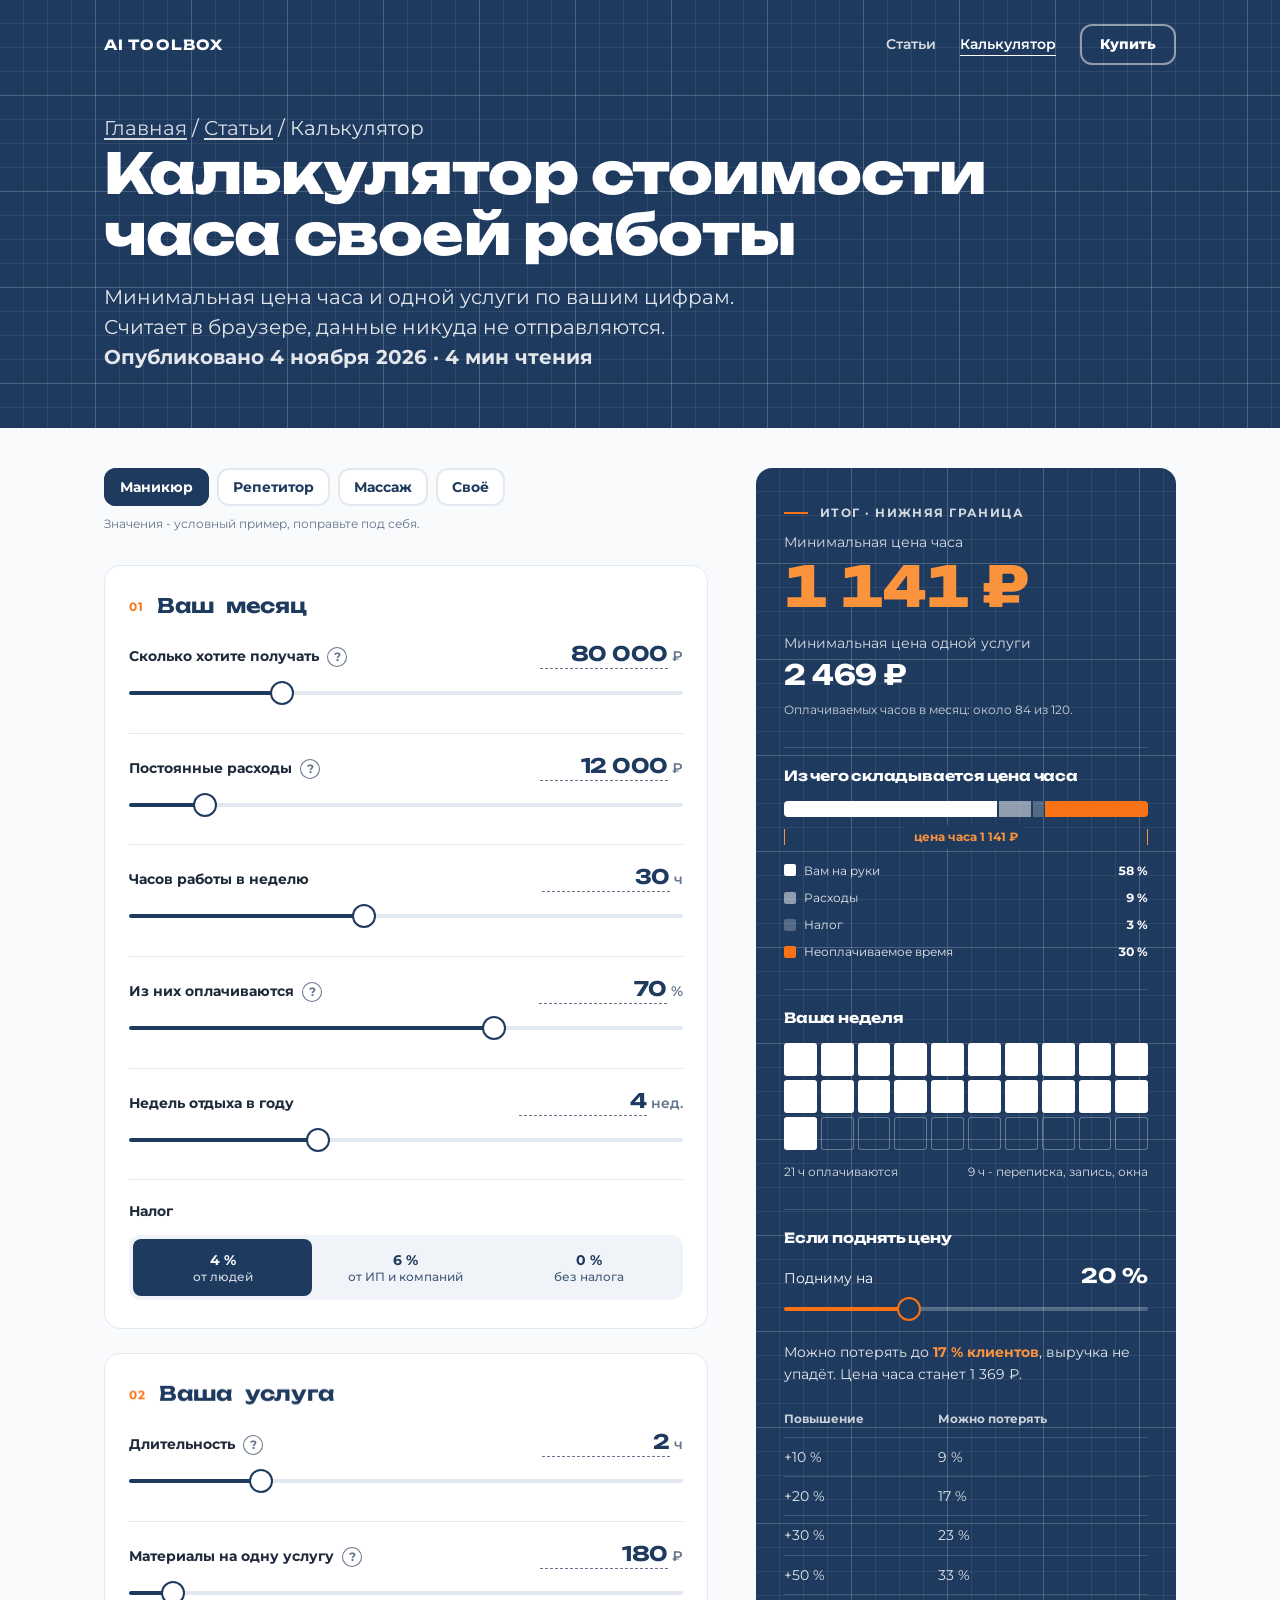
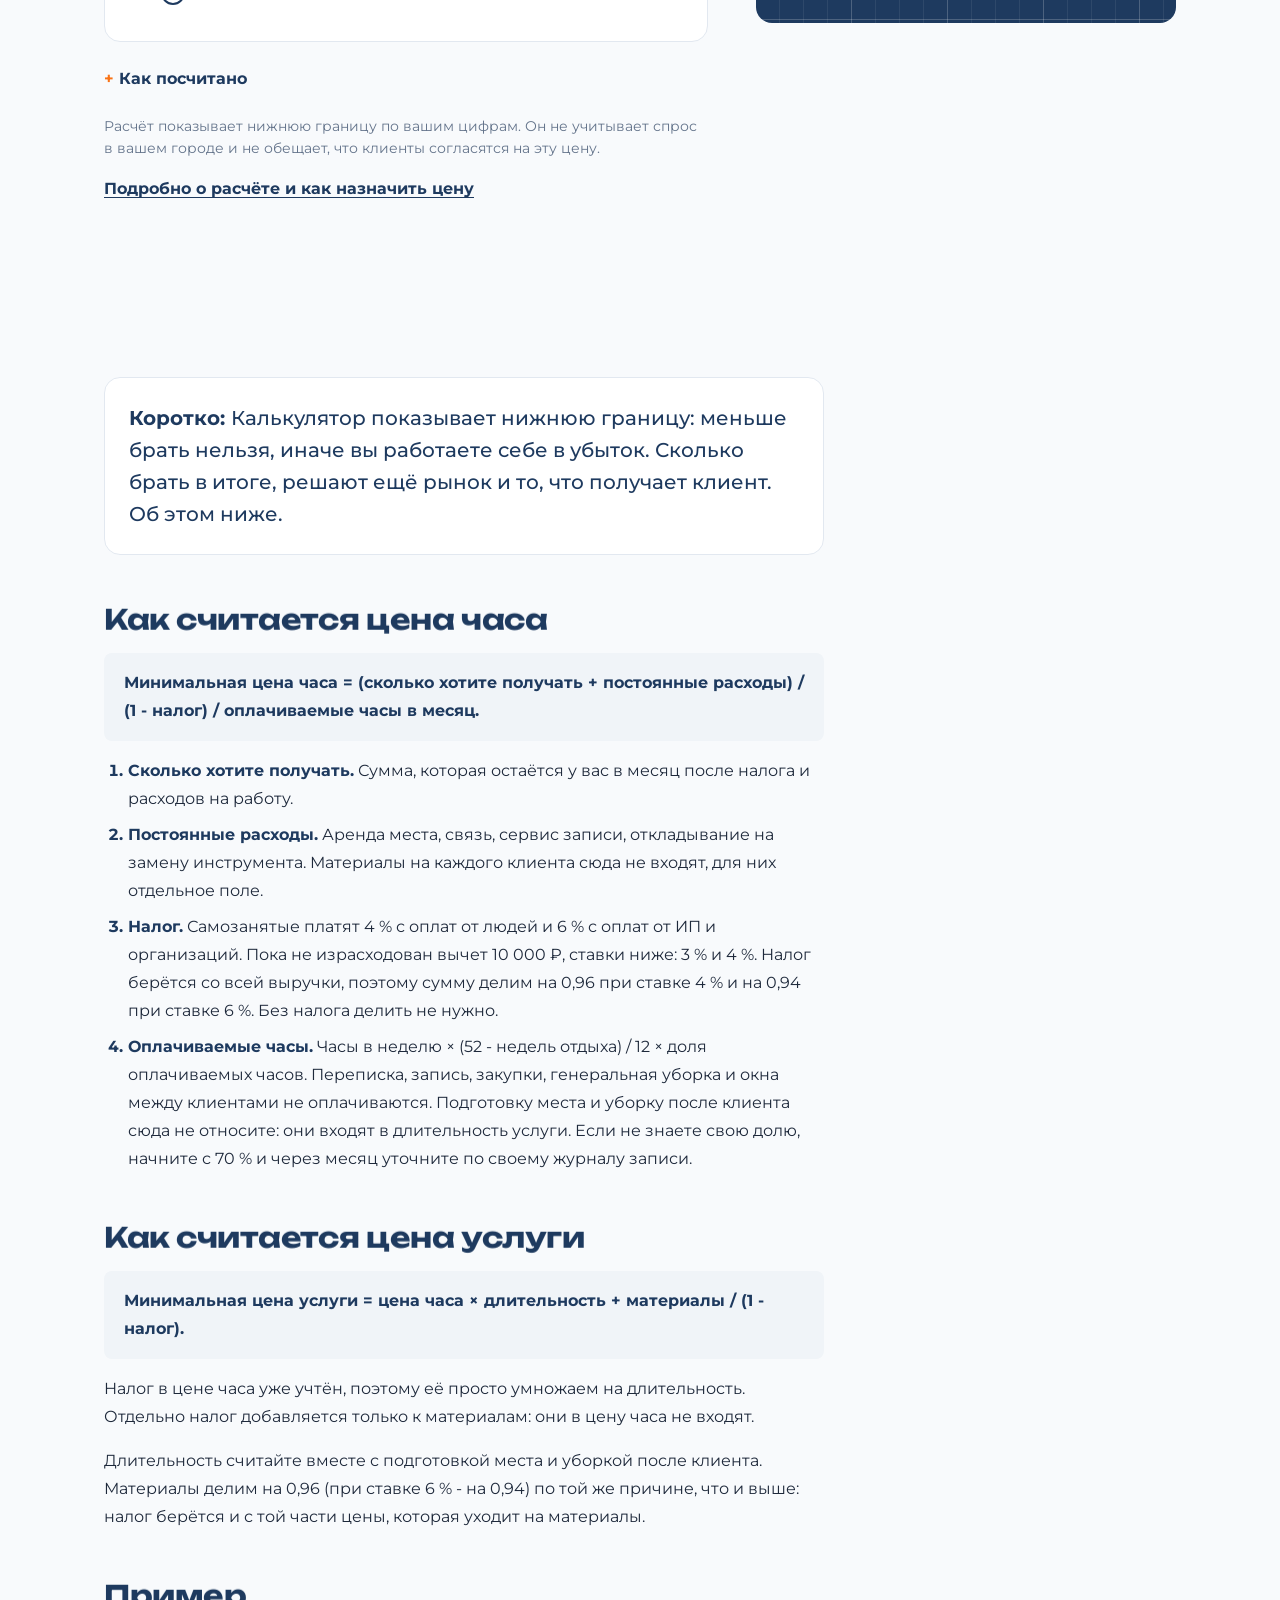
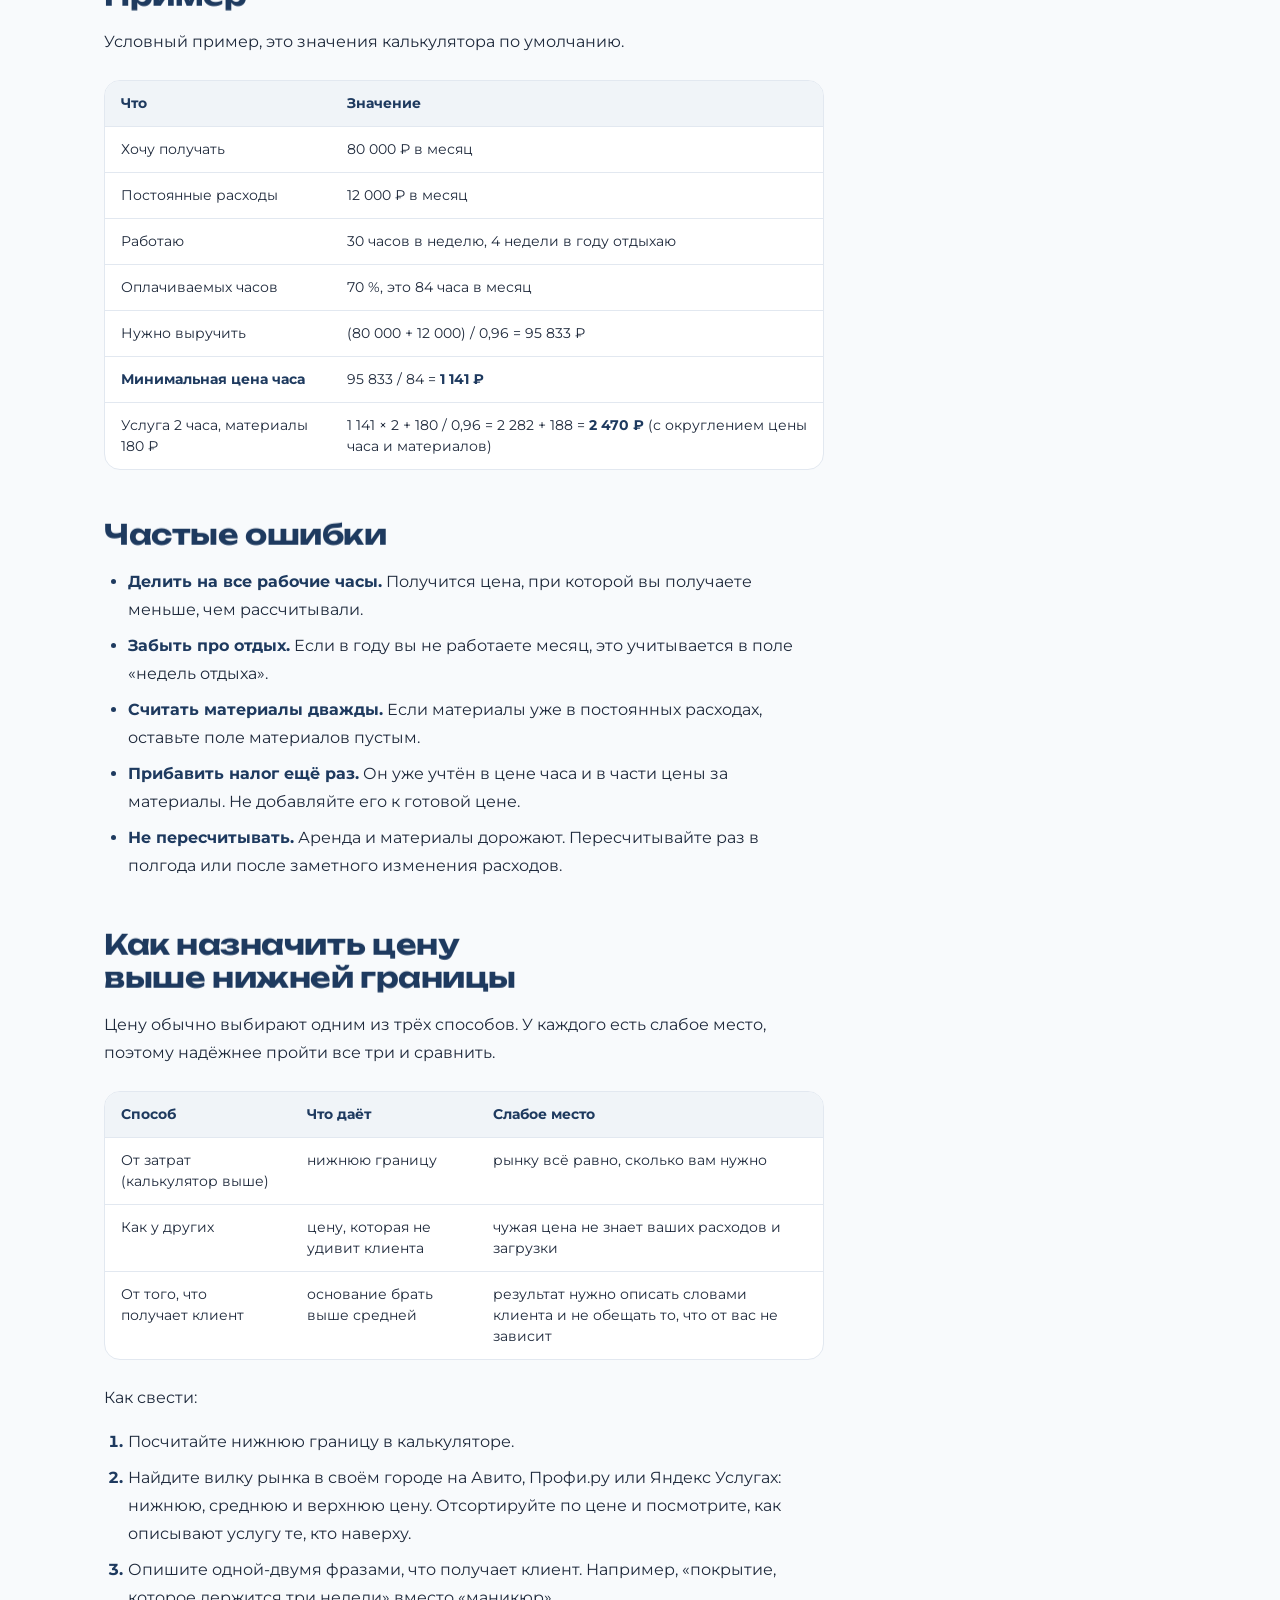
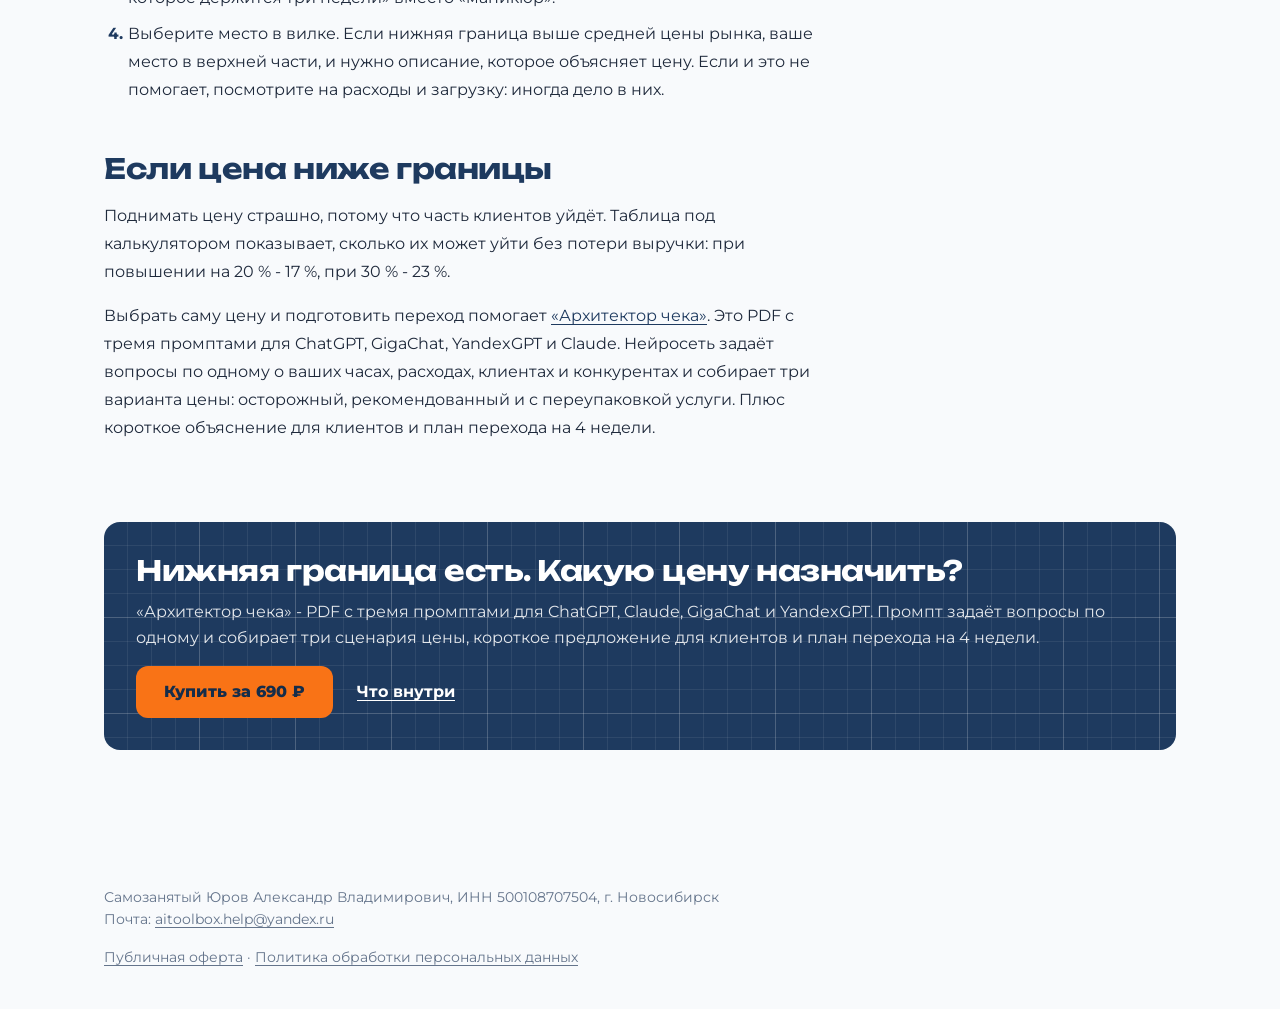
==== kalkulyator/index.html @ 0917024d "Публикация страницы 04.11.2026 10:54" ====
<!doctype html>
<html lang="ru">
<head>
<meta charset="utf-8">
<meta name="viewport" content="width=device-width, initial-scale=1">
<title>Калькулятор стоимости часа своей работы и цены услуги - AI Toolbox</title>
<meta name="description" content="Посчитайте минимальную цену часа и одной услуги для самозанятого мастера или специалиста: желаемый доход, расходы, налог, оплачиваемые часы, длительность и материалы. Как назначить цену выше этой границы.">
<link rel="canonical" href="https://ai-toolbox.ru/kalkulyator/">
<meta property="og:title" content="Калькулятор стоимости часа своей работы и цены услуги">
<meta property="og:description" content="Посчитайте минимальную цену часа и одной услуги для самозанятого мастера или специалиста: желаемый доход, расходы, налог, оплачиваемые часы, длительность и материалы. Как назначить цену выше этой границы.">
<meta property="og:image" content="https://ai-toolbox.ru/img/stati/kalkulyator.webp">
<meta name="theme-color" content="#1e3a5f">
<link rel="preload" href="/fonts/Unbounded.woff2" as="font" type="font/woff2" crossorigin>
<link rel="stylesheet" href="/chertezh.css">
<link rel="stylesheet" href="/stati/stati.css">
<!-- Собирается build.py из template.html + trafik/статьи/work/kalkulyator/final.md (принятый текст Статейника). Руками index.html не править.
     Формулы - calc-core.js. Данные никуда не уходят: форм и счётчиков нет (152-ФЗ). Стиль - rules/design/brand.md («Чертёж»). -->
<style>
  .head { padding-bottom: 56px; }
  .head .top { margin-bottom: 24px; }
  .head h1 { font-size: 56px; line-height: 1.1; font-weight: 800; margin-bottom: 16px; }
  .head p { font-size: 20px; line-height: 1.5; max-width: 640px; color: rgba(255, 255, 255, 0.88); margin: 0; }
  .crumbs { font-size: 14px; color: rgba(255, 255, 255, 0.82); margin-bottom: 16px; }
  .crumbs a { color: rgba(255, 255, 255, 0.82); }

  .layout { display: grid; grid-template-columns: minmax(0, 1fr) 420px; gap: 48px; align-items: start; padding-top: 40px; padding-bottom: 96px; }

  .presets { display: flex; flex-wrap: wrap; gap: 8px; margin-bottom: 8px; }
  .chip { font: 700 14px/1 "Montserrat", sans-serif; color: var(--navy); background: var(--white); border: 0; box-shadow: inset 0 0 0 2px var(--border); border-radius: var(--r-btn); padding: 12px 16px; cursor: pointer; transition: box-shadow .2s var(--ease), background-color .2s var(--ease), color .2s var(--ease); }
  .chip:hover { box-shadow: inset 0 0 0 2px var(--navy); }
  .chip:active { transform: translateY(1px); }
  .chip[aria-pressed="true"] { background: var(--navy); color: var(--white); box-shadow: inset 0 0 0 2px var(--navy); }
  .preset-note { font-size: 12px; color: var(--muted); margin: 0 0 32px; }

  .group { background: var(--white); border: 1px solid var(--border); border-radius: var(--r-card); padding: 8px 24px; margin-bottom: 24px; }
  .group h2 { font-size: 20px; margin: 20px 0 4px; display: flex; align-items: center; gap: 12px; }
  .group h2 span { font: 700 12px "Montserrat", sans-serif; letter-spacing: 0.12em; color: var(--orange); }
  .field { padding: 20px 0; border-top: 1px solid var(--border); }
  .field:first-of-type { border-top: 0; }
  .f-top { display: flex; justify-content: space-between; align-items: baseline; gap: 16px; margin-bottom: 12px; }
  .f-top label { font-weight: 700; font-size: 14px; color: var(--text); display: flex; align-items: center; gap: 8px; }
  .val { display: flex; align-items: baseline; gap: 4px; }
  .val input { font: 700 20px/1.2 "Unbounded", sans-serif; color: var(--navy); width: 128px; text-align: right; border: 0; border-bottom: 1px dashed var(--muted); background: transparent; padding: 0 0 2px; letter-spacing: -0.015em; -moz-appearance: textfield; }
  .val input::-webkit-outer-spin-button, .val input::-webkit-inner-spin-button { -webkit-appearance: none; }
  .val input:hover { border-bottom-color: var(--navy); }
  .val input:focus { outline: none; border-bottom: 2px solid var(--orange); }
  .val small { font-size: 14px; color: var(--muted); font-weight: 600; }

  .hint { position: relative; }
  .hint button { width: 20px; height: 20px; border-radius: 50%; border: 0; box-shadow: inset 0 0 0 1px var(--muted); background: transparent; color: var(--muted); font: 700 12px/20px "Montserrat", sans-serif; cursor: pointer; padding: 0; }
  .hint button:hover, .hint button[aria-expanded="true"] { background: var(--navy); color: var(--white); box-shadow: none; }
  .hint p { display: none; position: absolute; z-index: 5; left: -8px; top: 28px; width: 280px; background: var(--navy-dark); color: var(--white); font-size: 12px; font-weight: 500; line-height: 1.5; border-radius: var(--r-sm); padding: 12px; margin: 0; box-shadow: var(--shadow); }
  .hint button[aria-expanded="true"] + p { display: block; }

  /* ползунок: дорожка как линейка с засечками */
  input[type=range] { -webkit-appearance: none; appearance: none; width: 100%; height: 24px; background: transparent; cursor: pointer; margin: 0; }
  input[type=range]::-webkit-slider-runnable-track { height: 4px; border-radius: 2px; background: linear-gradient(90deg, var(--navy) var(--p, 50%), var(--border) var(--p, 50%)); }
  input[type=range]::-moz-range-track { height: 4px; border-radius: 2px; background: var(--border); }
  input[type=range]::-moz-range-progress { height: 4px; border-radius: 2px; background: var(--navy); }
  input[type=range]::-webkit-slider-thumb { -webkit-appearance: none; width: 24px; height: 24px; margin-top: -10px; border-radius: 50%; background: var(--white); border: 2px solid var(--navy); box-shadow: 0 0 0 4px rgba(249, 115, 22, 0); transition: box-shadow .2s var(--ease); }
  input[type=range]::-moz-range-thumb { width: 20px; height: 20px; border-radius: 50%; background: var(--white); border: 2px solid var(--navy); }
  input[type=range]:hover::-webkit-slider-thumb, input[type=range]:focus-visible::-webkit-slider-thumb { box-shadow: 0 0 0 6px rgba(249, 115, 22, 0.24); border-color: var(--orange); }
  input[type=range]:focus-visible { outline: none; }
  .ticks { display: flex; justify-content: space-between; font-size: 12px; color: var(--muted); margin-top: 4px; }

  .seg { display: grid; grid-template-columns: repeat(3, 1fr); gap: 4px; background: var(--bg2); border-radius: var(--r-btn); padding: 4px; }
  .seg button { font: 700 14px/1.3 "Montserrat", sans-serif; color: var(--navy); background: transparent; border: 0; border-radius: var(--r-sm); padding: 12px 8px; cursor: pointer; transition: background-color .2s var(--ease), color .2s var(--ease); }
  .seg button:hover { background: var(--white); }
  .seg button[aria-pressed="true"] { background: var(--navy); color: var(--white); }
  .seg small { display: block; font-size: 12px; font-weight: 500; opacity: .82; }

  /* результат: лист чертежа справа */
  .out { position: sticky; top: 24px; border-radius: var(--r-card); padding: 28px; }
  .out .sheet-no { margin-bottom: 8px; }
  .big { font: 800 56px/1.05 "Unbounded", sans-serif; color: var(--orange-light); letter-spacing: -0.02em; font-variant-numeric: tabular-nums; }
  .big2 { font: 700 28px/1.2 "Unbounded", sans-serif; color: var(--white); letter-spacing: -0.015em; font-variant-numeric: tabular-nums; }
  .lbl { font-size: 14px; color: rgba(255, 255, 255, 0.82); margin: 0 0 4px; }
  .out .sub { font-size: 12px; color: rgba(255, 255, 255, 0.76); margin: 8px 0 0; }
  .blk { margin-top: 28px; padding-top: 20px; border-top: 1px solid var(--line2); }
  .blk h3 { font-size: 14px; margin-bottom: 16px; }

  /* полоса долей: размерная линия */
  .bar { display: flex; height: 16px; border-radius: 4px; overflow: hidden; gap: 2px; }
  .bar i { display: block; transition: flex-basis .4s var(--ease); min-width: 2px; }
  .c-you { background: var(--white); } .c-costs { background: rgba(255, 255, 255, 0.5); } .c-tax { background: rgba(255, 255, 255, 0.24); } .c-unpaid { background: var(--orange); }
  .bar-dim { margin-top: 8px; }
  .legend { list-style: none; padding: 0; margin: 12px 0 0; display: grid; grid-template-columns: 1fr; gap: 8px; font-size: 12px; color: rgba(255, 255, 255, 0.88); }
  .legend li { display: flex; align-items: center; gap: 8px; }
  .legend i { width: 12px; height: 12px; border-radius: 2px; flex: none; }
  .legend b { margin-left: auto; font-weight: 700; color: var(--white); font-variant-numeric: tabular-nums; }

  .week { display: grid; grid-template-columns: repeat(10, 1fr); gap: 4px; }
  .week i { aspect-ratio: 1; border-radius: 3px; box-shadow: inset 0 0 0 1px rgba(255, 255, 255, 0.32); transition: background-color .3s var(--ease); }
  .week i.paid { background: var(--white); box-shadow: none; }
  .week-cap { display: flex; justify-content: space-between; gap: 8px; font-size: 12px; color: rgba(255, 255, 255, 0.82); margin-top: 12px; }

  .raise-row { display: flex; justify-content: space-between; align-items: baseline; margin-bottom: 8px; font-size: 14px; }
  .raise-row b { font: 700 20px "Unbounded", sans-serif; color: var(--white); }
  .out input[type=range]::-webkit-slider-runnable-track { background: linear-gradient(90deg, var(--orange) var(--p, 50%), rgba(255, 255, 255, 0.24) var(--p, 50%)); }
  .out input[type=range]::-moz-range-track { background: rgba(255, 255, 255, 0.24); }
  .out input[type=range]::-moz-range-progress { background: var(--orange); }
  .out input[type=range]::-webkit-slider-thumb { background: var(--navy); border-color: var(--orange); }
  .raise-out { font-size: 14px; margin: 12px 0 0; color: rgba(255, 255, 255, 0.88); }
  .raise-out b { color: var(--orange-light); }

  .how { margin-top: 24px; }
  .how summary { cursor: pointer; font-weight: 700; color: var(--navy); list-style: none; }
  .how summary::-webkit-details-marker { display: none; }
  .how summary::before { content: "+ "; color: var(--orange); }
  .how[open] summary::before { content: "- "; }
  .how ol { font-size: 14px; padding-left: 20px; margin: 12px 0 0; font-variant-numeric: tabular-nums; }
  .how li { margin-bottom: 8px; }

  .offer { margin-top: 32px; border-radius: var(--r-card); padding: 32px; }
  .offer h2 { font-size: 28px; margin-bottom: 12px; }
  .offer p { color: rgba(255, 255, 255, 0.88); }
  .offer-row { display: flex; flex-wrap: wrap; gap: 24px; align-items: center; }
  .offer-row a:not(.btn) { color: var(--white); font-weight: 700; }
  .disclaimer { font-size: 14px; color: var(--muted); margin-top: 24px; }
  .more { font-weight: 700; }

  /* панель итога снизу на телефоне */
  .dock { display: none; }
  @media (max-width: 960px) {
    .layout { grid-template-columns: 1fr; gap: 24px; padding-bottom: 120px; }
    .out { position: static; }
    .head h1 { font-size: 40px; }
    .dock { display: flex; position: fixed; left: 0; right: 0; bottom: 0; z-index: 20; background: var(--navy-dark); color: var(--white); padding: 12px 16px calc(12px + env(safe-area-inset-bottom)); justify-content: space-between; gap: 16px; box-shadow: 0 -8px 24px rgba(21, 45, 74, 0.28); transition: transform .3s var(--ease); }
    .dock.away { transform: translateY(110%); }
    .dock div { font-size: 12px; color: rgba(255, 255, 255, 0.82); }
    .dock b { display: block; font: 700 20px/1.2 "Unbounded", sans-serif; color: var(--orange-light); font-variant-numeric: tabular-nums; }
    .dock div + div b { color: var(--white); }
    .dock a { align-self: center; color: var(--white); font-size: 14px; font-weight: 700; }
  }
  @media (max-width: 600px) {
    .head h1 { font-size: 28px; }
    .head p { font-size: 16px; }
    .group { padding: 4px 16px; }
    .out, .offer { padding: 24px 20px; }
    .big { font-size: 40px; }
    .val input { width: 112px; font-size: 16px; }
    .hint p { width: 240px; }
  }
  .loss-t { width: 100%; border-collapse: collapse; margin-top: 16px; font-size: 14px; }
  .loss-t th, .loss-t td { text-align: left; padding: 8px 0; border-bottom: 1px solid var(--line2); color: rgba(255, 255, 255, 0.88); }
  .loss-t th { font-size: 12px; color: rgba(255, 255, 255, 0.76); font-weight: 700; }
</style>
</head>
<body>
<header class="dark head">
  <div class="wrap top">
    <a class="logo" href="/">AI TOOLBOX</a>
    <nav class="nav" aria-label="Разделы">
      <a href="/stati/">Статьи</a>
      <a class="hide-m" href="/kalkulyator/" aria-current="page">Калькулятор</a>
      <a class="btn btn-outline btn-sm" href="https://pay.ai-toolbox.ru">Купить</a>
    </nav>
  </div>
  <div class="wrap">
    <p class="crumbs"><a href="/">Главная</a> / <a href="/stati/">Статьи</a> / Калькулятор</p>
    <h1>Калькулятор стоимости часа своей работы</h1>
    <p>Минимальная цена часа и одной услуги по вашим цифрам. Считает в браузере, данные никуда не отправляются.</p>
    <p class="st-meta">Опубликовано <time datetime="2026-11-04">4 ноября 2026</time> · 4 мин чтения</p>
  </div>
</header>

<main class="wrap layout">
  <form id="calc" onsubmit="return false" aria-label="Данные для расчёта">
    <div class="presets" role="group" aria-label="Готовые примеры">
      <button type="button" class="chip" data-preset="manikyur" aria-pressed="true">Маникюр</button>
      <button type="button" class="chip" data-preset="repetitor" aria-pressed="false">Репетитор</button>
      <button type="button" class="chip" data-preset="massazh" aria-pressed="false">Массаж</button>
      <button type="button" class="chip" data-preset="own" aria-pressed="false">Своё</button>
    </div>
    <p class="preset-note">Значения - условный пример, поправьте под себя.</p>

    <section class="group">
      <h2><span>01</span>Ваш месяц</h2>
      <div class="field" data-k="income" data-min="0" data-max="300000" data-step="1000" data-unit="₽">
        <div class="f-top"><label for="income">Сколько хотите получать <span class="hint"><button type="button" aria-expanded="false" aria-label="Пояснение">?</button><p>Остаётся у вас после налога и расходов на работу.</p></span></label><span class="val"><input id="income-n" type="text" inputmode="numeric" aria-label="Доход в месяц, точно"><small>₽</small></span></div>
        <input type="range" id="income">
      </div>
      <div class="field" data-k="costs" data-min="0" data-max="100000" data-step="500" data-unit="₽">
        <div class="f-top"><label for="costs">Постоянные расходы <span class="hint"><button type="button" aria-expanded="false" aria-label="Пояснение">?</button><p>Аренда места, связь, сервис записи, откладывание на замену инструмента. Без материалов на клиента.</p></span></label><span class="val"><input id="costs-n" type="text" inputmode="numeric" aria-label="Расходы в месяц, точно"><small>₽</small></span></div>
        <input type="range" id="costs">
      </div>
      <div class="field" data-k="hours" data-min="1" data-max="70" data-step="1" data-unit="ч">
        <div class="f-top"><label for="hours">Часов работы в неделю</label><span class="val"><input id="hours-n" type="text" inputmode="numeric" aria-label="Часов в неделю, точно"><small>ч</small></span></div>
        <input type="range" id="hours">
      </div>
      <div class="field" data-k="share" data-min="10" data-max="100" data-step="5" data-unit="%">
        <div class="f-top"><label for="share">Из них оплачиваются <span class="hint"><button type="button" aria-expanded="false" aria-label="Пояснение">?</button><p>Переписка, запись, закупки, генеральная уборка и окна между клиентами не оплачиваются. Не знаете - оставьте 70.</p></span></label><span class="val"><input id="share-n" type="text" inputmode="numeric" aria-label="Доля оплачиваемых часов, точно"><small>%</small></span></div>
        <input type="range" id="share">
      </div>
      <div class="field" data-k="rest" data-min="0" data-max="12" data-step="1" data-unit="нед.">
        <div class="f-top"><label for="rest">Недель отдыха в году</label><span class="val"><input id="rest-n" type="text" inputmode="numeric" aria-label="Недель отдыха, точно"><small>нед.</small></span></div>
        <input type="range" id="rest">
      </div>
      <div class="field">
        <div class="f-top"><label id="tax-l">Налог</label></div>
        <div class="seg" role="group" aria-labelledby="tax-l" id="tax">
          <button type="button" data-tax="4">4 %<small>от людей</small></button>
          <button type="button" data-tax="6">6 %<small>от ИП и компаний</small></button>
          <button type="button" data-tax="0">0 %<small>без налога</small></button>
        </div>
      </div>
    </section>

    <section class="group">
      <h2><span>02</span>Ваша услуга</h2>
      <div class="field" data-k="dur" data-min="0.25" data-max="8" data-step="0.25" data-unit="ч">
        <div class="f-top"><label for="dur">Длительность <span class="hint"><button type="button" aria-expanded="false" aria-label="Пояснение">?</button><p>Вместе с подготовкой места и уборкой после клиента.</p></span></label><span class="val"><input id="dur-n" type="text" inputmode="decimal" aria-label="Длительность, точно"><small>ч</small></span></div>
        <input type="range" id="dur">
      </div>
      <div class="field" data-k="mat" data-min="0" data-max="3000" data-step="10" data-unit="₽">
        <div class="f-top"><label for="mat">Материалы на одну услугу <span class="hint"><button type="button" aria-expanded="false" aria-label="Пояснение">?</button><p>Если материалы уже в постоянных расходах, поставьте 0.</p></span></label><span class="val"><input id="mat-n" type="text" inputmode="numeric" aria-label="Материалы, точно"><small>₽</small></span></div>
        <input type="range" id="mat">
      </div>
    </section>

    <details class="how">
      <summary>Как посчитано</summary>
      <ol id="steps"></ol>
    </details>
    <p class="disclaimer">Расчёт показывает нижнюю границу по вашим цифрам. Он не учитывает спрос в вашем городе и не обещает, что клиенты согласятся на эту цену.</p>
    <p><a class="more" href="#rasschet">Подробно о расчёте и как назначить цену</a></p>
  </form>

  <aside class="out dark" id="out" aria-live="polite">
    <p class="sheet-no">Итог · нижняя граница</p>
    <p class="lbl">Минимальная цена часа</p>
    <div class="big" id="o-hour">-</div>
    <p class="lbl" style="margin-top:16px">Минимальная цена одной услуги</p>
    <div class="big2" id="o-service">-</div>
    <p class="sub" id="o-sub"></p>

    <div class="blk">
      <h3>Из чего складывается цена часа</h3>
      <div class="bar" id="bar"><i class="c-you"></i><i class="c-costs"></i><i class="c-tax"></i><i class="c-unpaid"></i></div>
      <div class="dim bar-dim" aria-hidden="true"><i></i><span id="bar-dim">100 %</span><i></i></div>
      <ul class="legend">
        <li><i class="c-you"></i>Вам на руки<b id="l-you"></b></li>
        <li><i class="c-costs"></i>Расходы<b id="l-costs"></b></li>
        <li><i class="c-tax"></i>Налог<b id="l-tax"></b></li>
        <li><i class="c-unpaid"></i>Неоплачиваемое время<b id="l-unpaid"></b></li>
      </ul>
    </div>

    <div class="blk">
      <h3>Ваша неделя</h3>
      <div class="week" id="week" aria-hidden="true"></div>
      <div class="week-cap"><span id="w-paid"></span><span id="w-free"></span></div>
    </div>

    <div class="blk">
      <h3>Если поднять цену</h3>
      <div class="raise-row"><span>Подниму на</span><b id="r-p">20 %</b></div>
      <input type="range" id="raise" min="0" max="60" step="5" value="20" aria-label="На сколько процентов поднять цену">
      <p class="raise-out" id="r-out"></p>
      <table class="loss-t"><thead><tr><th>Повышение</th><th>Можно потерять</th></tr></thead>
        <tbody><tr><td>+10 %</td><td>9 %</td></tr><tr><td>+20 %</td><td>17 %</td></tr><tr><td>+30 %</td><td>23 %</td></tr><tr><td>+50 %</td><td>33 %</td></tr></tbody></table>
    </div>
  </aside>
</main>

<section class="wrap st-calc-article" id="rasschet">
  <article class="st-prose">
<p>Калькулятор показывает нижнюю границу: меньше брать нельзя, иначе вы работаете себе в убыток. Сколько брать в итоге, решают ещё рынок и то, что получает клиент. Об этом ниже.</p>
<h2 id="r1">Как считается цена часа</h2>
<p class="st-formula">Минимальная цена часа = (сколько хотите получать + постоянные расходы) / (1 - налог) / оплачиваемые часы в месяц.</p>
<ol>
<li><strong>Сколько хотите получать.</strong> Сумма, которая остаётся у вас в месяц после налога и расходов на работу.</li>
<li><strong>Постоянные расходы.</strong> Аренда места, связь, сервис записи, откладывание на замену инструмента. Материалы на каждого клиента сюда не входят, для них отдельное поле.</li>
<li><strong>Налог.</strong> Самозанятые платят 4 % с оплат от людей и 6 % с оплат от ИП и организаций. Пока не израсходован вычет 10 000 ₽, ставки ниже: 3 % и 4 %. Налог берётся со всей выручки, поэтому сумму делим на 0,96 при ставке 4 % и на 0,94 при ставке 6 %. Без налога делить не нужно.</li>
<li><strong>Оплачиваемые часы.</strong> Часы в неделю × (52 - недель отдыха) / 12 × доля оплачиваемых часов. Переписка, запись, закупки, генеральная уборка и окна между клиентами не оплачиваются. Подготовку места и уборку после клиента сюда не относите: они входят в длительность услуги. Если не знаете свою долю, начните с 70 % и через месяц уточните по своему журналу записи.</li>
</ol>
<h2 id="r2">Как считается цена услуги</h2>
<p class="st-formula">Минимальная цена услуги = цена часа × длительность + материалы / (1 - налог).</p>
<p>Налог в цене часа уже учтён, поэтому её просто умножаем на длительность. Отдельно налог добавляется только к материалам: они в цену часа не входят.</p>
<p>Длительность считайте вместе с подготовкой места и уборкой после клиента. Материалы делим на 0,96 (при ставке 6 % - на 0,94) по той же причине, что и выше: налог берётся и с той части цены, которая уходит на материалы.</p>
<h2 id="r3">Пример</h2>
<p>Условный пример, это значения калькулятора по умолчанию.</p>
<div class="st-table"><table>
<thead>
<tr>
<th>Что</th>
<th>Значение</th>
</tr>
</thead>
<tbody>
<tr>
<td>Хочу получать</td>
<td>80 000 ₽ в месяц</td>
</tr>
<tr>
<td>Постоянные расходы</td>
<td>12 000 ₽ в месяц</td>
</tr>
<tr>
<td>Работаю</td>
<td>30 часов в неделю, 4 недели в году отдыхаю</td>
</tr>
<tr>
<td>Оплачиваемых часов</td>
<td>70 %, это 84 часа в месяц</td>
</tr>
<tr>
<td>Нужно выручить</td>
<td>(80 000 + 12 000) / 0,96 = 95 833 ₽</td>
</tr>
<tr>
<td><strong>Минимальная цена часа</strong></td>
<td>95 833 / 84 = <strong>1 141 ₽</strong></td>
</tr>
<tr>
<td>Услуга 2 часа, материалы 180 ₽</td>
<td>1 141 × 2 + 180 / 0,96 = 2 282 + 188 = <strong>2 470 ₽</strong> (с округлением цены часа и материалов)</td>
</tr>
</tbody>
</table></div>
<h2 id="r4">Частые ошибки</h2>
<ul>
<li><strong>Делить на все рабочие часы.</strong> Получится цена, при которой вы получаете меньше, чем рассчитывали.</li>
<li><strong>Забыть про отдых.</strong> Если в году вы не работаете месяц, это учитывается в поле «недель отдыха».</li>
<li><strong>Считать материалы дважды.</strong> Если материалы уже в постоянных расходах, оставьте поле материалов пустым.</li>
<li><strong>Прибавить налог ещё раз.</strong> Он уже учтён в цене часа и в части цены за материалы. Не добавляйте его к готовой цене.</li>
<li><strong>Не пересчитывать.</strong> Аренда и материалы дорожают. Пересчитывайте раз в полгода или после заметного изменения расходов.</li>
</ul>
<h2 id="r5">Как назначить цену выше нижней границы</h2>
<p>Цену обычно выбирают одним из трёх способов. У каждого есть слабое место, поэтому надёжнее пройти все три и сравнить.</p>
<div class="st-table"><table>
<thead>
<tr>
<th>Способ</th>
<th>Что даёт</th>
<th>Слабое место</th>
</tr>
</thead>
<tbody>
<tr>
<td>От затрат (калькулятор выше)</td>
<td>нижнюю границу</td>
<td>рынку всё равно, сколько вам нужно</td>
</tr>
<tr>
<td>Как у других</td>
<td>цену, которая не удивит клиента</td>
<td>чужая цена не знает ваших расходов и загрузки</td>
</tr>
<tr>
<td>От того, что получает клиент</td>
<td>основание брать выше средней</td>
<td>результат нужно описать словами клиента и не обещать то, что от вас не зависит</td>
</tr>
</tbody>
</table></div>
<p>Как свести:</p>
<ol>
<li>Посчитайте нижнюю границу в калькуляторе.</li>
<li>Найдите вилку рынка в своём городе на Авито, Профи.ру или Яндекс Услугах: нижнюю, среднюю и верхнюю цену. Отсортируйте по цене и посмотрите, как описывают услугу те, кто наверху.</li>
<li>Опишите одной-двумя фразами, что получает клиент. Например, «покрытие, которое держится три недели» вместо «маникюр».</li>
<li>Выберите место в вилке. Если нижняя граница выше средней цены рынка, ваше место в верхней части, и нужно описание, которое объясняет цену. Если и это не помогает, посмотрите на расходы и загрузку: иногда дело в них.</li>
</ol>
<h2 id="r6">Если цена ниже границы</h2>
<p>Поднимать цену страшно, потому что часть клиентов уйдёт. Таблица под калькулятором показывает, сколько их может уйти без потери выручки: при повышении на 20 % - 17 %, при 30 % - 23 %.</p>
<p>Выбрать саму цену и подготовить переход помогает <a href="https://ai-toolbox.ru/">«Архитектор чека»</a>. Это PDF с тремя промптами для ChatGPT, GigaChat, YandexGPT и Claude. Нейросеть задаёт вопросы по одному о ваших часах, расходах, клиентах и конкурентах и собирает три варианта цены: осторожный, рекомендованный и с переупаковкой услуги. Плюс короткое объяснение для клиентов и план перехода на 4 недели.</p>
  </article>
</section>

<section class="wrap" style="padding-bottom:96px">
  <div class="offer dark">
    <h2>Нижняя граница есть. Какую цену назначить?</h2>
    <p>«Архитектор чека» - PDF с тремя промптами для ChatGPT, Claude, GigaChat и YandexGPT. Промпт задаёт вопросы по одному и собирает три сценария цены, короткое предложение для клиентов и план перехода на 4 недели.</p>
    <div class="offer-row"><a class="btn btn-primary" href="https://pay.ai-toolbox.ru">Купить за 690 ₽</a><a href="/#inside">Что внутри</a></div>
  </div>
</section>

<footer>
  <div class="wrap">
    <div>Самозанятый Юров Александр Владимирович, ИНН 500108707504, г.&nbsp;Новосибирск<br>
      Почта: <a href="mailto:aitoolbox.help@yandex.ru">aitoolbox.help@yandex.ru</a></div>
    <div><a href="/oferta.html">Публичная оферта</a> · <a href="/politika.html">Политика обработки персональных данных</a></div>
  </div>
</footer>

<div class="dock" id="dock" aria-hidden="true">
  <div>Час<b id="d-hour">-</b></div>
  <div>Услуга<b id="d-service">-</b></div>
  <a href="#out">Подробнее</a>
</div>

<script src="/kalkulyator/calc-core.js"></script>
<script>
(function () {
  var $ = function (id) { return document.getElementById(id); };
  var keys = ["income", "costs", "hours", "share", "rest", "dur", "mat"];
  var state = Object.assign({}, Calc.PRESETS.manikyur);

  function setFill(r) { r.style.setProperty("--p", ((r.value - r.min) / (r.max - r.min) * 100) + "%"); }

  document.querySelectorAll(".field[data-k]").forEach(function (f) {
    var k = f.dataset.k, r = $(k), n = $(k + "-n");
    r.min = f.dataset.min; r.max = f.dataset.max; r.step = f.dataset.step;
    r.addEventListener("input", function () { state[k] = +r.value; n.value = Calc.num(state[k], 2); setFill(r); own(); calc(); });
    n.addEventListener("input", function () { var x = parseFloat(String(n.value).replace(/\s/g, "").replace(",", ".")); if (isNaN(x)) return; state[k] = x; r.value = x; setFill(r); own(); calc(); });
    n.addEventListener("blur", function () { n.value = Calc.num(state[k], 2); });
  });
  function fill() {
    keys.forEach(function (k) { $(k).value = state[k]; $(k + "-n").value = Calc.num(state[k], 2); setFill($(k)); });
    document.querySelectorAll("#tax button").forEach(function (b) { b.setAttribute("aria-pressed", String(+b.dataset.tax === state.tax)); });
  }
  function own() { document.querySelectorAll(".chip").forEach(function (c) { c.setAttribute("aria-pressed", String(c.dataset.preset === "own")); }); }

  document.querySelectorAll(".chip").forEach(function (c) {
    c.addEventListener("click", function () {
      document.querySelectorAll(".chip").forEach(function (x) { x.setAttribute("aria-pressed", String(x === c)); });
      if (c.dataset.preset !== "own") { state = Object.assign({}, Calc.PRESETS[c.dataset.preset]); fill(); calc(); }
    });
  });
  document.querySelectorAll("#tax button").forEach(function (b) {
    b.addEventListener("click", function () { state.tax = +b.dataset.tax; fill(); calc(); });
  });
  document.querySelectorAll(".hint button").forEach(function (b) {
    b.addEventListener("click", function (e) { e.preventDefault(); var open = b.getAttribute("aria-expanded") === "true";
      document.querySelectorAll(".hint button").forEach(function (x) { x.setAttribute("aria-expanded", "false"); });
      b.setAttribute("aria-expanded", String(!open)); });
  });
  document.addEventListener("click", function (e) { if (!e.target.closest(".hint")) document.querySelectorAll(".hint button").forEach(function (x) { x.setAttribute("aria-expanded", "false"); }); });

  // плавная смена чисел, без дёрганья
  var shown = {};
  function tween(id, to) {
    var el = $(id), from = shown[id] == null ? to : shown[id], t0 = performance.now();
    shown[id] = to;
    if (matchMedia("(prefers-reduced-motion: reduce)").matches || from === to) { el.textContent = Calc.rub(to); return; }
    (function step(t) { var k = Math.min(1, (t - t0) / 280), e = 1 - Math.pow(1 - k, 3);
      el.textContent = Calc.rub(from + (to - from) * e); if (k < 1) requestAnimationFrame(step); })(t0);
  }
  var pct = function (x) { return Math.round(x * 100) + " %"; };

  function calc() {
    var r = Calc.compute(state);
    if (!r.ok) { ["o-hour", "o-service", "d-hour", "d-service"].forEach(function (i) { $(i).textContent = "-"; shown[i] = null; });
      $("o-sub").textContent = "Укажите часы и долю оплачиваемых часов."; return; }
    tween("o-hour", r.hour); tween("d-hour", r.hour);
    if (r.service) { tween("o-service", r.service); tween("d-service", r.service); } else { $("o-service").textContent = "-"; $("d-service").textContent = "-"; }
    $("o-sub").textContent = "Оплачиваемых часов в месяц: около " + Calc.num(r.billable) + " из " + Calc.num(r.allHours) + ".";

    var bars = $("bar").children, p = r.parts, order = ["you", "costs", "tax", "unpaid"];
    order.forEach(function (k, i) { bars[i].style.flex = "0 0 " + (p[k] * 100) + "%"; $("l-" + k).textContent = pct(p[k]); });
    $("bar-dim").textContent = "цена часа " + Calc.rub(r.hour);

    var w = $("week"), total = Math.max(1, r.hoursPerWeek);
    if (w.children.length !== total) { w.innerHTML = ""; for (var i = 0; i < total; i++) w.appendChild(document.createElement("i")); }
    Array.prototype.forEach.call(w.children, function (c, i) { c.className = i < r.paidPerWeek ? "paid" : ""; });
    $("w-paid").textContent = r.paidPerWeek + " ч оплачиваются";
    $("w-free").textContent = (r.hoursPerWeek - r.paidPerWeek) + " ч - переписка, запись, окна";

    $("steps").innerHTML = Calc.steps(r).map(function (s) { return "<li>" + s + "</li>"; }).join("");
    raise(r);
  }
  function raise(r) {
    r = r || Calc.compute(state);
    var p = +$("raise").value; setFill($("raise"));
    $("r-p").textContent = p + " %";
    if (!r.ok) return;
    $("r-out").innerHTML = p ? "Можно потерять до <b>" + pct(Calc.loss(p)) + " клиентов</b>, выручка не упадёт. Цена часа станет " + Calc.rub(r.hour * (1 + p / 100)) + "."
                             : "Сдвиньте ползунок, чтобы увидеть, сколько клиентов можно потерять без потери выручки.";
  }
  $("raise").addEventListener("input", function () { raise(); });

  // панель снизу прячется, когда итог и так на экране
  if ("IntersectionObserver" in window) new IntersectionObserver(function (es) { $("dock").classList.toggle("away", es[0].isIntersecting); }).observe($("out"));

  fill(); calc();
})();
</script>
<script src="/motion.js"></script>
</body>
</html>
---- chertezh.css ----
/* Сайт ai-toolbox.ru, стиль «Чертёж» (вариант A, утверждён Александром 04.11.2026).
   Цвета - только токены AI Toolbox, кегли 12-40 + 56/72 для первого экрана и чисел-итогов (rules/design/brand.md). */
@font-face { font-family: "Montserrat"; src: url("/fonts/Montserrat.woff2") format("woff2"); font-weight: 100 900; font-display: swap; }
@font-face { font-family: "Unbounded"; src: url("/fonts/Unbounded.woff2") format("woff2"); font-weight: 200 900; font-display: swap; }

:root {
  --bg: #f8fafc; --bg2: #f0f4f8; --white: #ffffff; --text: #1e293b; --muted: #64748b; --border: #e2e8f0;
  --navy: #1e3a5f; --navy-dark: #152d4a; --orange: #f97316; --orange-light: #fb923c;
  --line: rgba(255, 255, 255, 0.07); --line2: rgba(255, 255, 255, 0.14);
  --ink: rgba(30, 58, 95, 0.07);
  --r-card: 16px; --r-btn: 12px; --r-sm: 8px;
  --shadow: 0 8px 24px rgba(21, 45, 74, 0.10);
  --wide: 1120px; --col: 720px; --ease: cubic-bezier(0.16, 1, 0.3, 1);
}
* { box-sizing: border-box; }
html { -webkit-text-size-adjust: 100%; scroll-behavior: smooth; }
body { margin: 0; background: var(--bg); color: var(--text); font: 16px/1.6 "Montserrat", sans-serif; }
img { max-width: 100%; height: auto; display: block; }
a { color: var(--navy); text-underline-offset: 3px; }
h1, h2, h3 { font-family: "Unbounded", sans-serif; color: var(--navy); font-weight: 700; letter-spacing: -0.015em; line-height: 1.2; margin: 0 0 16px; text-wrap: balance; }
h2 { font-size: 40px; } h3 { font-size: 20px; }
p { margin: 0 0 16px; }
.wrap { max-width: var(--wide); margin: 0 auto; padding: 0 24px; }
:focus-visible { outline: 3px solid var(--navy); outline-offset: 3px; }
.dark :focus-visible { outline-color: var(--orange); }

/* ---------- калька: сетка на тёмно-синем и на светлом ---------- */
.dark { background-color: var(--navy); color: var(--white);
  background-image: linear-gradient(var(--line2) 1px, transparent 1px), linear-gradient(90deg, var(--line2) 1px, transparent 1px),
    linear-gradient(var(--line) 1px, transparent 1px), linear-gradient(90deg, var(--line) 1px, transparent 1px);
  background-size: 96px 96px, 96px 96px, 24px 24px, 24px 24px; background-position: -1px -1px; }
.dark h1, .dark h2, .dark h3 { color: var(--white); }
.paper { background-color: var(--bg);
  background-image: linear-gradient(var(--ink) 1px, transparent 1px), linear-gradient(90deg, var(--ink) 1px, transparent 1px);
  background-size: 24px 24px; }

/* метка раздела: «лист 01» как в штампе чертежа */
.sheet-no { display: inline-flex; align-items: center; gap: 12px; font-size: 12px; font-weight: 700; letter-spacing: 0.12em; text-transform: uppercase; color: var(--muted); margin-bottom: 16px; }
.sheet-no::before { content: ""; width: 24px; height: 2px; background: var(--orange); }
.dark .sheet-no { color: rgba(255, 255, 255, 0.8); }

/* ---------- кнопки ---------- */
.btn { display: inline-block; font: 800 16px/1.2 "Montserrat", sans-serif; text-decoration: none; text-align: center; border-radius: var(--r-btn); padding: 16px 28px; border: 0; cursor: pointer; transition: background-color .2s var(--ease), color .2s var(--ease), box-shadow .2s var(--ease), transform .2s var(--ease); }
.btn:active { transform: translateY(1px); }
.btn-primary { background: var(--orange); color: var(--navy-dark); }
.btn-primary:hover { background: var(--orange-light); }
.btn-outline { box-shadow: inset 0 0 0 2px var(--navy); color: var(--navy); background: transparent; }
.btn-outline:hover { background: var(--navy); color: var(--white); }
.dark .btn-outline { box-shadow: inset 0 0 0 2px rgba(255, 255, 255, 0.5); color: var(--white); }
.dark .btn-outline:hover { background: var(--white); color: var(--navy); box-shadow: inset 0 0 0 2px var(--white); }
.btn-sm { font-size: 14px; padding: 12px 20px; }

/* ---------- шапка ---------- */
.top { display: flex; justify-content: space-between; align-items: center; gap: 16px; padding-top: 24px; padding-bottom: 24px; }
.logo { font: 700 14px "Unbounded", sans-serif; letter-spacing: 0.08em; color: var(--white); text-decoration: none; white-space: nowrap; }
.nav { display: flex; align-items: center; gap: 24px; }
.nav a:not(.btn) { color: rgba(255, 255, 255, 0.82); font-size: 14px; font-weight: 600; text-decoration: none; }
.nav a:not(.btn):hover, .nav a[aria-current] { color: var(--white); text-decoration: underline; text-underline-offset: 6px; }

/* ---------- размерная линия: засечки по краям и подпись по центру ---------- */
.dim { position: relative; height: 24px; color: var(--orange-light); font-size: 12px; font-weight: 700; }
.dim::before { content: ""; position: absolute; left: 0; right: 0; top: 11px; height: 1px; background: currentColor; }
.dim i { position: absolute; top: 4px; width: 1px; height: 16px; background: currentColor; }
.dim i:first-child { left: 0; } .dim i:last-child { right: 0; }
.dim span { position: relative; display: table; margin: 0 auto; padding: 0 8px; background: var(--navy); line-height: 24px; }

/* выноска: тонкая линия к числу и подпись */
.callout { display: flex; align-items: center; gap: 8px; font-size: 12px; font-weight: 700; color: var(--muted); }
.callout::before { content: ""; width: 32px; height: 1px; background: var(--orange); }
.dark .callout { color: rgba(255, 255, 255, 0.8); }

.reveal { opacity: 0; transform: translateY(16px); transition: opacity .7s var(--ease), transform .7s var(--ease); }
.reveal.in { opacity: 1; transform: none; }

footer { padding: 40px 0; font-size: 14px; color: var(--muted); }
footer .wrap { display: flex; flex-wrap: wrap; justify-content: space-between; gap: 16px; }
footer a { color: var(--muted); }
footer a:hover { color: var(--navy); }

@media (max-width: 600px) {
  .wrap { padding: 0 16px; }
  h2 { font-size: 28px; }
  .btn { width: 100%; }
  .nav { gap: 16px; }
  .nav .hide-m { display: none; }
}
/* ---------- движение при прокрутке (motion.js; без JS и при reduced-motion не включается) ---------- */
.mo .mw { display: inline-block; overflow: hidden; vertical-align: bottom; padding: 0.12em 0 0.1em; margin: -0.12em 0 -0.1em; }
.mo .mwi { display: inline-block; transform: translateY(105%); transition: transform 1s var(--ease); will-change: transform; }
.mo .m-words.in .mwi { transform: none; }
.mo .m-up { opacity: 0; transform: translateY(24px); filter: blur(4px); transition: opacity 1s var(--ease), transform 1s var(--ease), filter 1s var(--ease); }
.mo .m-up.in { opacity: 1; transform: none; filter: none; }
.mo .m-li { opacity: 0; transform: translateY(12px); transition: opacity .8s var(--ease), transform .8s var(--ease); }
.mo .m-up.in .m-li, .mo .in > .m-li { opacity: 1; transform: none; }
.mo .reveal { opacity: 1; transform: none; }
.mo .dim::before { transform: scaleX(0); transition: transform 1.4s var(--ease) .3s; }
.mo .in .dim::before { transform: scaleX(1); }
.mo .m-scrub .ms { opacity: 0.2; transition: opacity .4s var(--ease); }
.mo .m-scrub .ms.on { opacity: 1; }
.mo .m-scrub { font-family: "Unbounded", sans-serif; font-weight: 700; font-size: 20px; line-height: 1.5; letter-spacing: -0.015em; color: var(--navy); max-width: 720px; margin-top: 8px; }
.mo .dark .m-scrub { color: var(--white); }
@media (max-width: 600px) { .mo .m-scrub { font-size: 16px; } }

@media (prefers-reduced-motion: reduce) {
  html { scroll-behavior: auto; }
  .reveal { opacity: 1; transform: none; transition: none; }
  * { transition-duration: 0s !important; }
}
---- stati/stati.css ----
/* AI Toolbox: раздел /stati/ и текст под калькулятором. Подключается после /chertezh.css (стиль «Чертёж»).
   Цвета, кегли (12-40, 56 - заголовок первого экрана), отступы (шаг 4px), скругления - rules/design/brand.md. */

/* ---------- шапка: тёмно-синяя полоса, как первый экран главной ---------- */
.st-band { padding-bottom: 64px; }
.st-band ::selection { background: var(--orange); color: var(--navy-dark); }
.st-band :focus-visible { outline-color: var(--orange); }
.st-head { padding-top: 24px; display: grid; grid-template-columns: 240px minmax(0, var(--col)); column-gap: 48px; justify-content: center; }
.st-head-plain { display: block; max-width: var(--wide); }
.st-head-plain .st-lead { max-width: var(--col); }
.st-head > * { grid-column: 2; }
.st-head h1 { color: var(--white); font-size: 40px; line-height: 1.2; }
.st-crumbs { font-size: 14px; color: rgba(255, 255, 255, 0.82); margin-bottom: 16px; }
.st-crumbs a { color: rgba(255, 255, 255, 0.82); }
.st-crumbs a:hover { color: var(--white); }
.st-crumbs span { color: var(--white); }
.st-lead { font-size: 20px; line-height: 1.5; color: var(--white); margin-bottom: 16px; }
.st-meta { font-size: 14px; color: var(--orange-light); font-weight: 700; margin: 0; }

/* ---------- раскладка: оглавление слева, колонка текста 720 ---------- */
.st-layout { display: grid; grid-template-columns: 240px minmax(0, var(--col)); gap: 48px; justify-content: center; padding-top: 48px; padding-bottom: 64px; }
.st-aside { position: sticky; top: 24px; align-self: start; }
.st-toc, .st-toc:first-child { border: 0; }
.st-toc summary { padding: 0; pointer-events: none; }
.st-toc summary::after { display: none; }
.st-toc summary { font-family: "Unbounded", sans-serif; font-weight: 700; font-size: 14px; color: var(--navy); cursor: pointer; list-style: none; margin-bottom: 12px; }
.st-toc summary::-webkit-details-marker { display: none; }
.st-toc ol { list-style: none; margin: 0; padding: 0; border-left: 2px solid var(--border); }
.st-toc li a { display: block; font-size: 14px; line-height: 1.4; color: var(--muted); text-decoration: none; padding: 8px 0 8px 16px; margin-left: -2px; border-left: 2px solid transparent; transition: color .2s var(--ease), border-color .2s var(--ease); }
.st-toc li a:hover { color: var(--navy); }
.st-toc li a.is-here { color: var(--navy); border-left-color: var(--orange); font-weight: 600; }
.st-mini { display: block; margin-top: 24px; padding: 16px; border-radius: var(--r-card); background: var(--bg2); font-size: 14px; font-weight: 700; color: var(--navy); text-decoration: none; transition: background-color .2s var(--ease); }
.st-mini:hover { background: var(--border); }

/* ---------- текст статьи ---------- */
.st-cover { margin: 0 0 40px; }
.st-cover img { border-radius: var(--r-card); box-shadow: var(--shadow); }
.st-prose { font-size: 16px; line-height: 1.75; }
.st-prose h2 { font-size: 28px; margin: 48px 0 16px; scroll-margin-top: 24px; }
.st-prose h3 { font-size: 20px; margin: 32px 0 12px; }
.st-prose ul, .st-prose ol { padding-left: 24px; margin: 0 0 16px; }
.st-prose li { margin-bottom: 8px; }
.st-prose li::marker { color: var(--navy); font-weight: 700; }
.st-prose strong { color: var(--navy); }
.st-formula { background: var(--bg2); border-radius: var(--r-sm); padding: 16px 20px; font-weight: 700; color: var(--navy); }
.st-table { overflow-x: auto; margin: 24px 0; border: 1px solid var(--border); border-radius: var(--r-card); background: var(--white); }
.st-table table { width: 100%; border-collapse: collapse; font-size: 14px; line-height: 1.5; }
.st-table th, .st-table td { text-align: left; vertical-align: top; padding: 12px 16px; border-bottom: 1px solid var(--border); }
.st-table tr:last-child td { border-bottom: 0; }
.st-table th { background: var(--bg2); color: var(--navy); font-weight: 700; }

/* «Коротко»: первый абзац статьи - короткий ответ на вопрос из поиска */
.st-prose > p:first-child { position: relative; font-size: 20px; line-height: 1.6; color: var(--navy); font-weight: 500; padding: 24px; background: var(--white); border: 1px solid var(--border); border-radius: var(--r-card); }
.st-prose > p:first-child::before { content: "Коротко: "; font-weight: 700; color: var(--navy); }

/* ползунок «сколько клиентов можно потерять» */
.st-raise { margin: 24px 0 32px; padding: 24px; border-radius: var(--r-card); background: var(--navy); color: var(--white); }
.st-raise p { margin: 0; }
.st-raise-q { font-size: 16px; }
.st-raise-q b { font: 700 28px/1.2 "Unbounded", sans-serif; color: var(--orange-light); margin-left: 8px; }
.st-raise input { width: 100%; margin: 16px 0; accent-color: var(--orange); }
.st-raise-a output { font: 700 20px/1.3 "Unbounded", sans-serif; color: var(--white); }
.st-calc-article { padding-top: 64px; padding-bottom: 32px; }
.st-calc-article .st-prose { max-width: var(--col); }

/* готовые тексты сообщений: карточка с кнопкой «Скопировать» */
.st-prose blockquote { position: relative; margin: 16px 0 24px; padding: 20px 20px 16px; background: var(--white); border: 1px solid var(--border); border-radius: var(--r-card); box-shadow: var(--shadow); }
.st-prose blockquote p:last-of-type { margin-bottom: 12px; }
.st-copy { font: 700 14px/1 "Montserrat", sans-serif; color: var(--navy); background: transparent; border: 0; border-radius: var(--r-sm); box-shadow: inset 0 0 0 2px var(--navy); padding: 8px 12px; cursor: pointer; transition: background-color .2s var(--ease), color .2s var(--ease); }
.st-copy:hover { background: var(--navy); color: var(--white); }
.st-copy:active { transform: translateY(1px); }

/* ---------- предложение продукта ---------- */
.st-offer { margin-top: 64px; padding: 40px; border-radius: var(--r-card); color: var(--white); }
.st-offer h2 { color: var(--white); font-size: 28px; margin-bottom: 12px; }
.st-offer p { margin-bottom: 24px; }
.st-offer-kicker { font-size: 14px; font-weight: 700; color: var(--orange-light); margin-bottom: 8px !important; }
.st-offer-row { display: flex; flex-wrap: wrap; align-items: center; gap: 24px; }
.st-offer-more { color: var(--white); font-weight: 700; }
.st-offer :focus-visible { outline-color: var(--orange); }

/* ---------- карточки статей ---------- */
.st-more { background: var(--bg2); padding: 64px 0; }
.st-more h2 { font-size: 28px; margin-bottom: 24px; }
.st-cards { display: grid; grid-template-columns: repeat(auto-fit, minmax(240px, 1fr)); gap: 24px; }
.st-card { display: flex; flex-direction: column; gap: 8px; padding: 12px 12px 20px; background: var(--white); border: 1px solid var(--border); border-radius: var(--r-card); color: var(--text); text-decoration: none; transition: box-shadow .2s var(--ease), transform .2s var(--ease); }
.st-card:hover { box-shadow: var(--shadow); transform: translateY(-4px); }
.st-card:active { transform: translateY(-2px); }
.st-card img { border-radius: var(--r-sm); margin-bottom: 8px; }
.st-card b { font-family: "Unbounded", sans-serif; font-size: 16px; line-height: 1.3; color: var(--navy); padding: 0 4px; }
.st-card span { font-size: 14px; color: var(--muted); padding: 0 4px; }
.st-list { padding-top: 48px; padding-bottom: 64px; }
.st-list .st-offer { max-width: var(--col); }

@media (max-width: 960px) {
  .st-layout { grid-template-columns: minmax(0, 1fr); gap: 24px; padding-top: 32px; }
  .st-aside { position: static; }
  .st-toc { background: var(--white); border: 1px solid var(--border); border-radius: var(--r-card); padding: 16px; }
  .st-head { display: block; }
  .st-toc, .st-toc:first-child { border: 1px solid var(--border); }
  .st-toc summary { margin-bottom: 0; pointer-events: auto; padding-right: 32px; }
  .st-toc summary { position: relative; }
  .st-toc summary::after { content: ""; display: block; position: absolute; right: 4px; top: 2px; width: 10px; height: 10px; border-right: 2px solid var(--navy); border-bottom: 2px solid var(--navy); transform: rotate(45deg); transition: transform .3s var(--ease); }
  .st-toc[open] summary::after { transform: rotate(225deg); top: 8px; }
  .st-toc[open] summary { margin-bottom: 12px; }
  .st-mini { display: none; }
}
@media (max-width: 600px) {
  .wrap { padding-left: 16px; padding-right: 16px; }
  .st-nav { gap: 16px; }
  .st-nav a[href="/kalkulyator/"] { display: none; }
  .st-head h1 { font-size: 28px; }
  .st-lead { font-size: 16px; }
  .st-prose h2 { font-size: 20px; margin-top: 40px; }
  .st-offer { padding: 24px; }
  .st-offer .btn { width: 100%; }
}
@media (prefers-reduced-motion: reduce) { .st-card, .st-toc li a { transition: none; } .st-card:hover { transform: none; } }
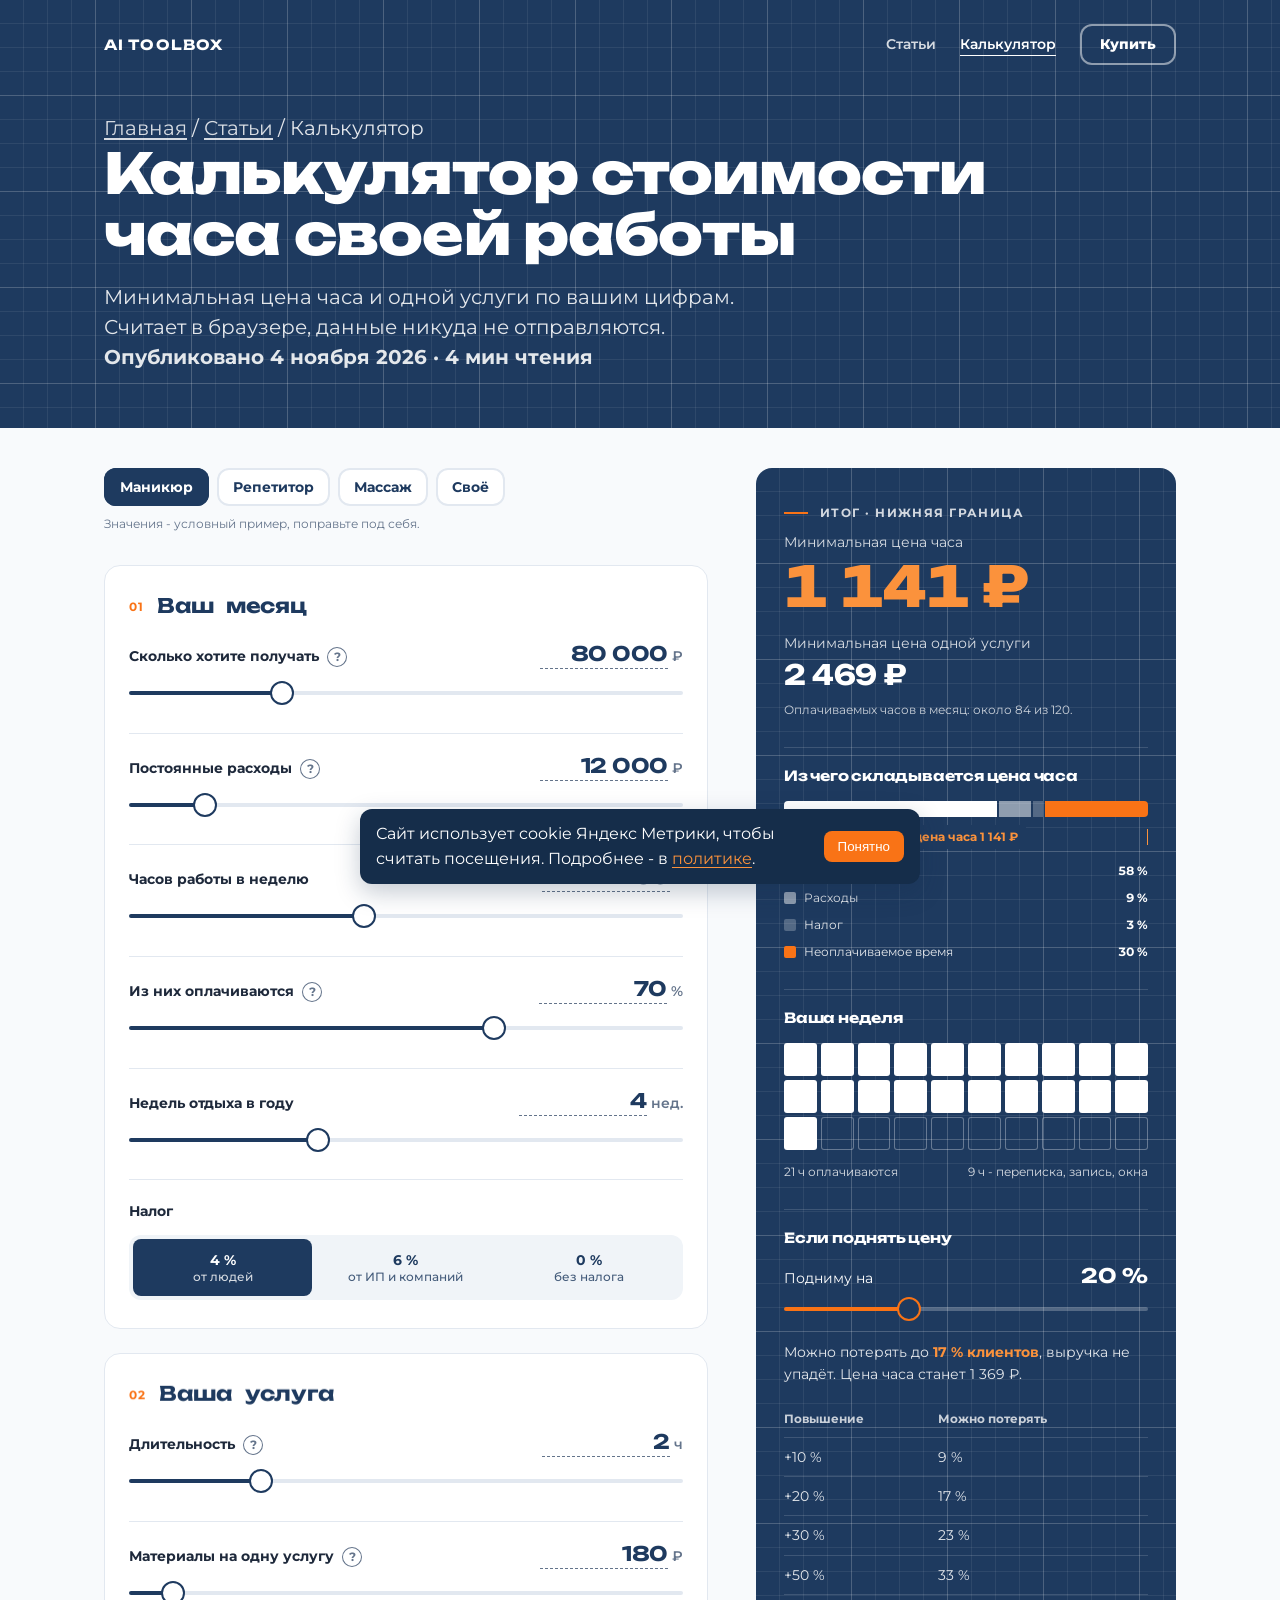
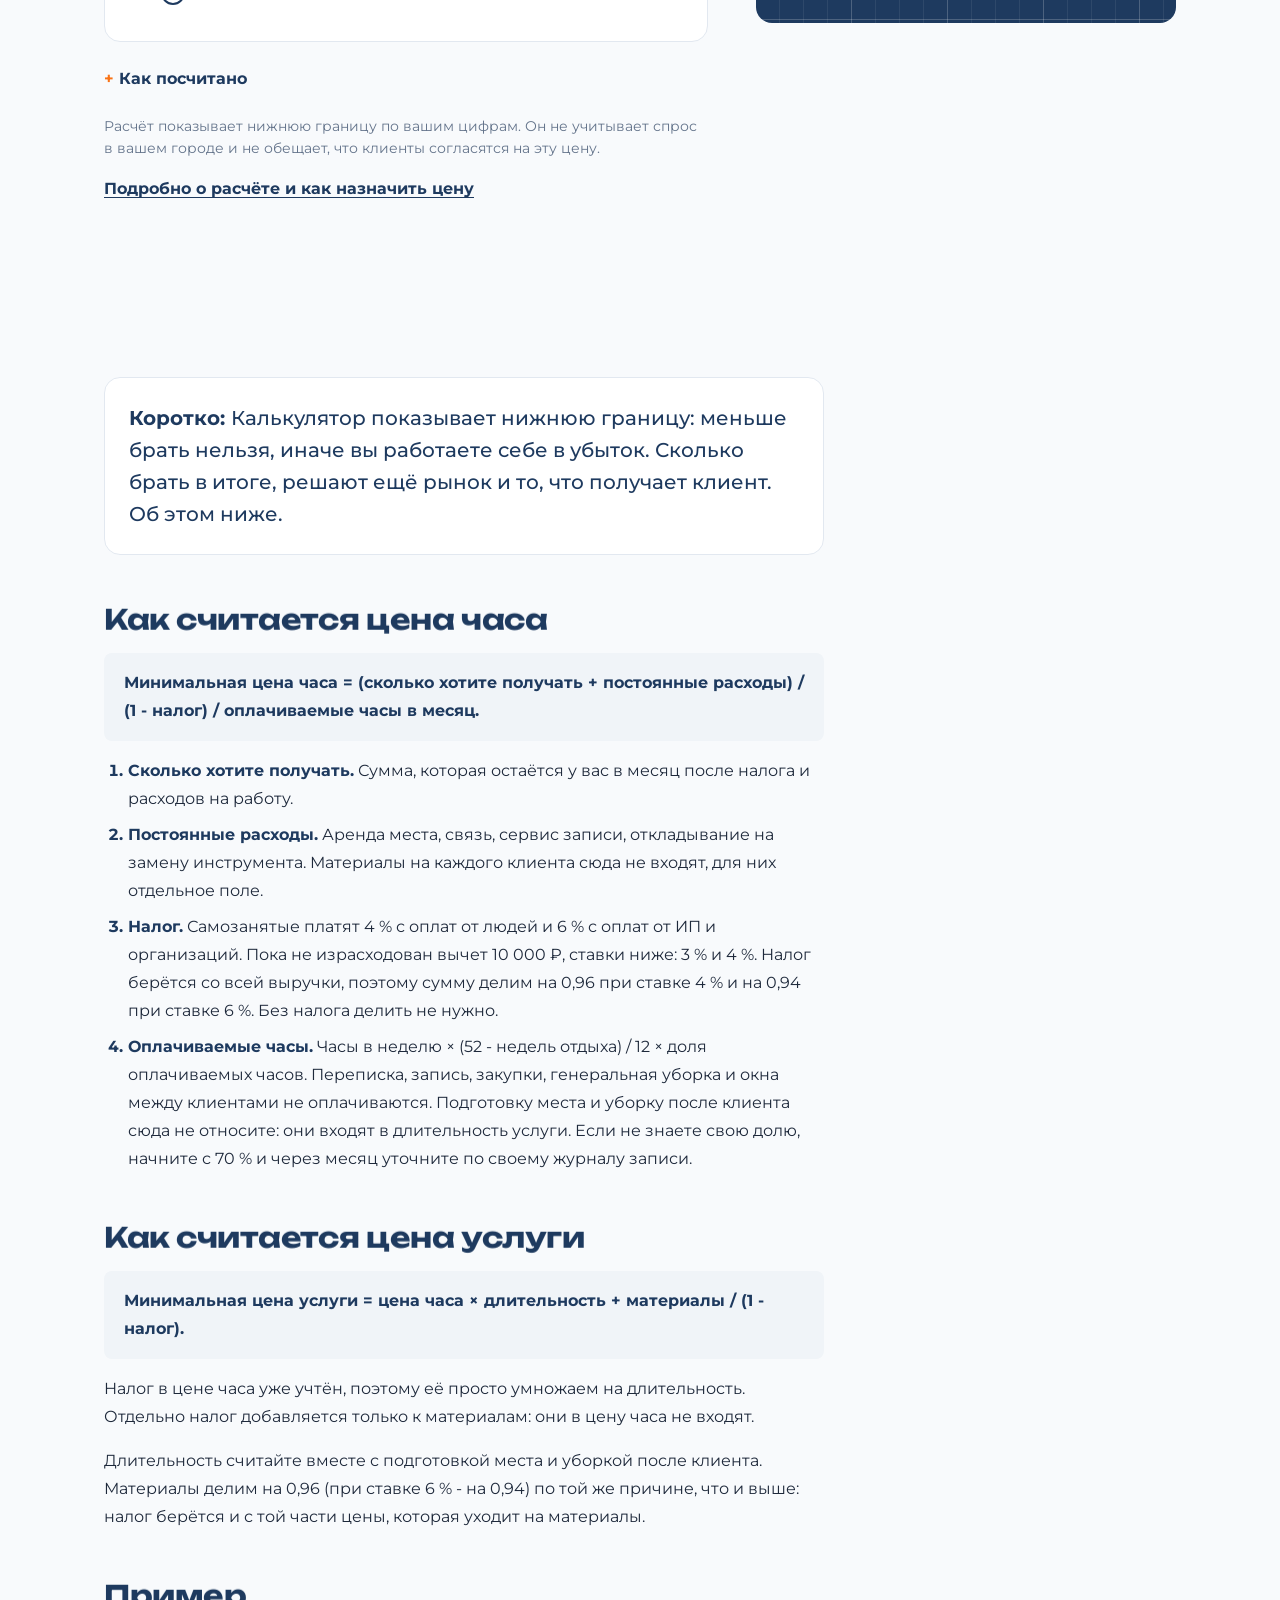
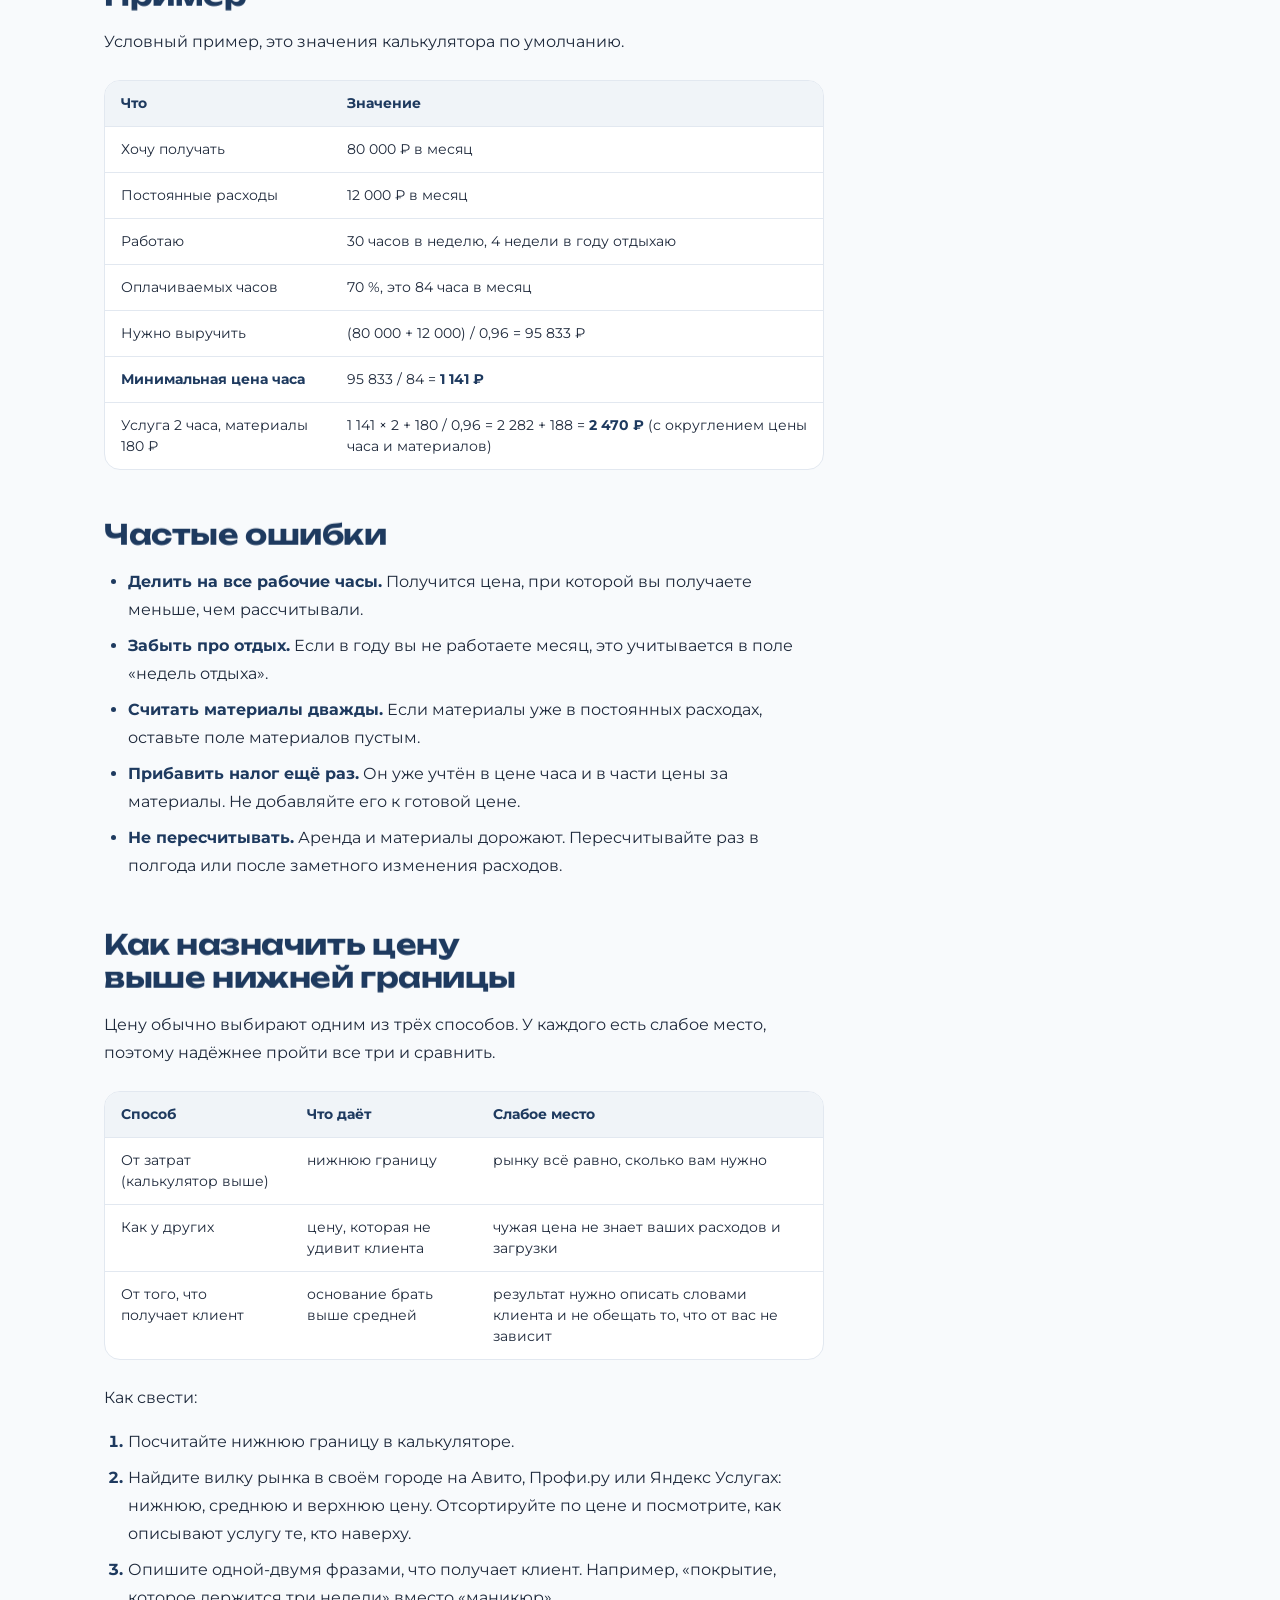
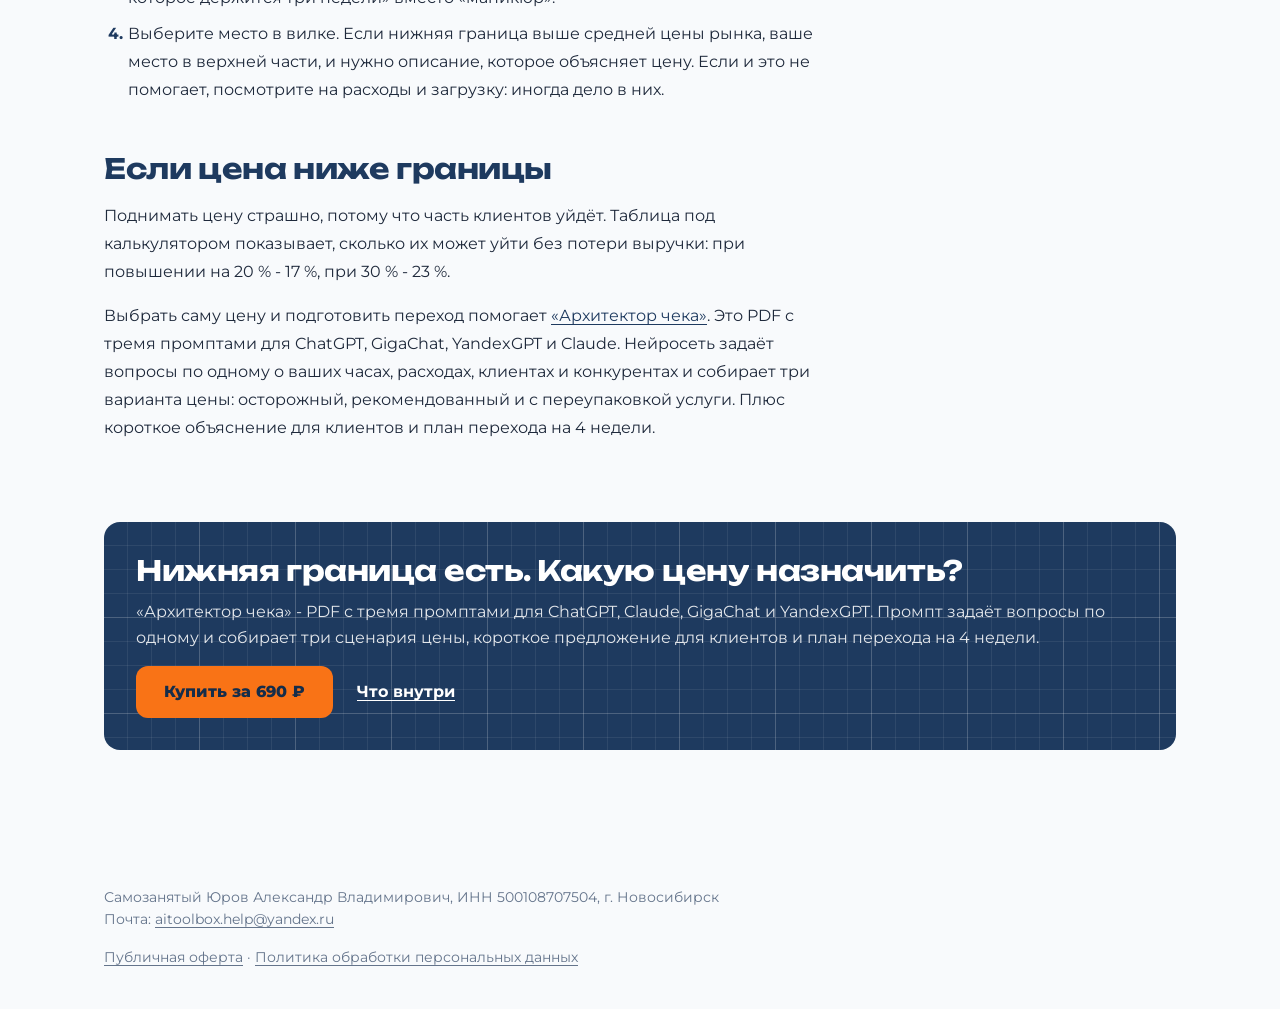
==== commit e9978c12: "Публикация страницы 05.11.2026 10:06" ====
--- a/kalkulyator/index.html
+++ b/kalkulyator/index.html
@@ -3,6 +3,8 @@
 <head>
 <meta charset="utf-8">
 <meta name="viewport" content="width=device-width, initial-scale=1">
+<meta http-equiv="Content-Security-Policy" content="default-src 'self'; script-src 'self' 'unsafe-inline' https://mc.yandex.ru https://mc.yandex.com https://yastatic.net; style-src 'self' 'unsafe-inline'; img-src 'self' data: https://mc.yandex.ru https://mc.yandex.com https://pay.ai-toolbox.ru; font-src 'self'; connect-src https://mc.yandex.ru https://mc.yandex.com; frame-src blob: https://mc.yandex.ru https://mc.yandex.com; child-src blob: https://mc.yandex.ru https://mc.yandex.com; object-src 'none'; base-uri 'self'; form-action 'none'">
+<meta name="referrer" content="strict-origin-when-cross-origin">
 <title>Калькулятор стоимости часа своей работы и цены услуги - AI Toolbox</title>
 <meta name="description" content="Посчитайте минимальную цену часа и одной услуги для самозанятого мастера или специалиста: желаемый доход, расходы, налог, оплачиваемые часы, длительность и материалы. Как назначить цену выше этой границы.">
 <link rel="canonical" href="https://ai-toolbox.ru/kalkulyator/">
@@ -476,5 +478,6 @@
 })();
 </script>
 <script src="/motion.js"></script>
+<script src="/schet.js"></script>
 </body>
 </html>
